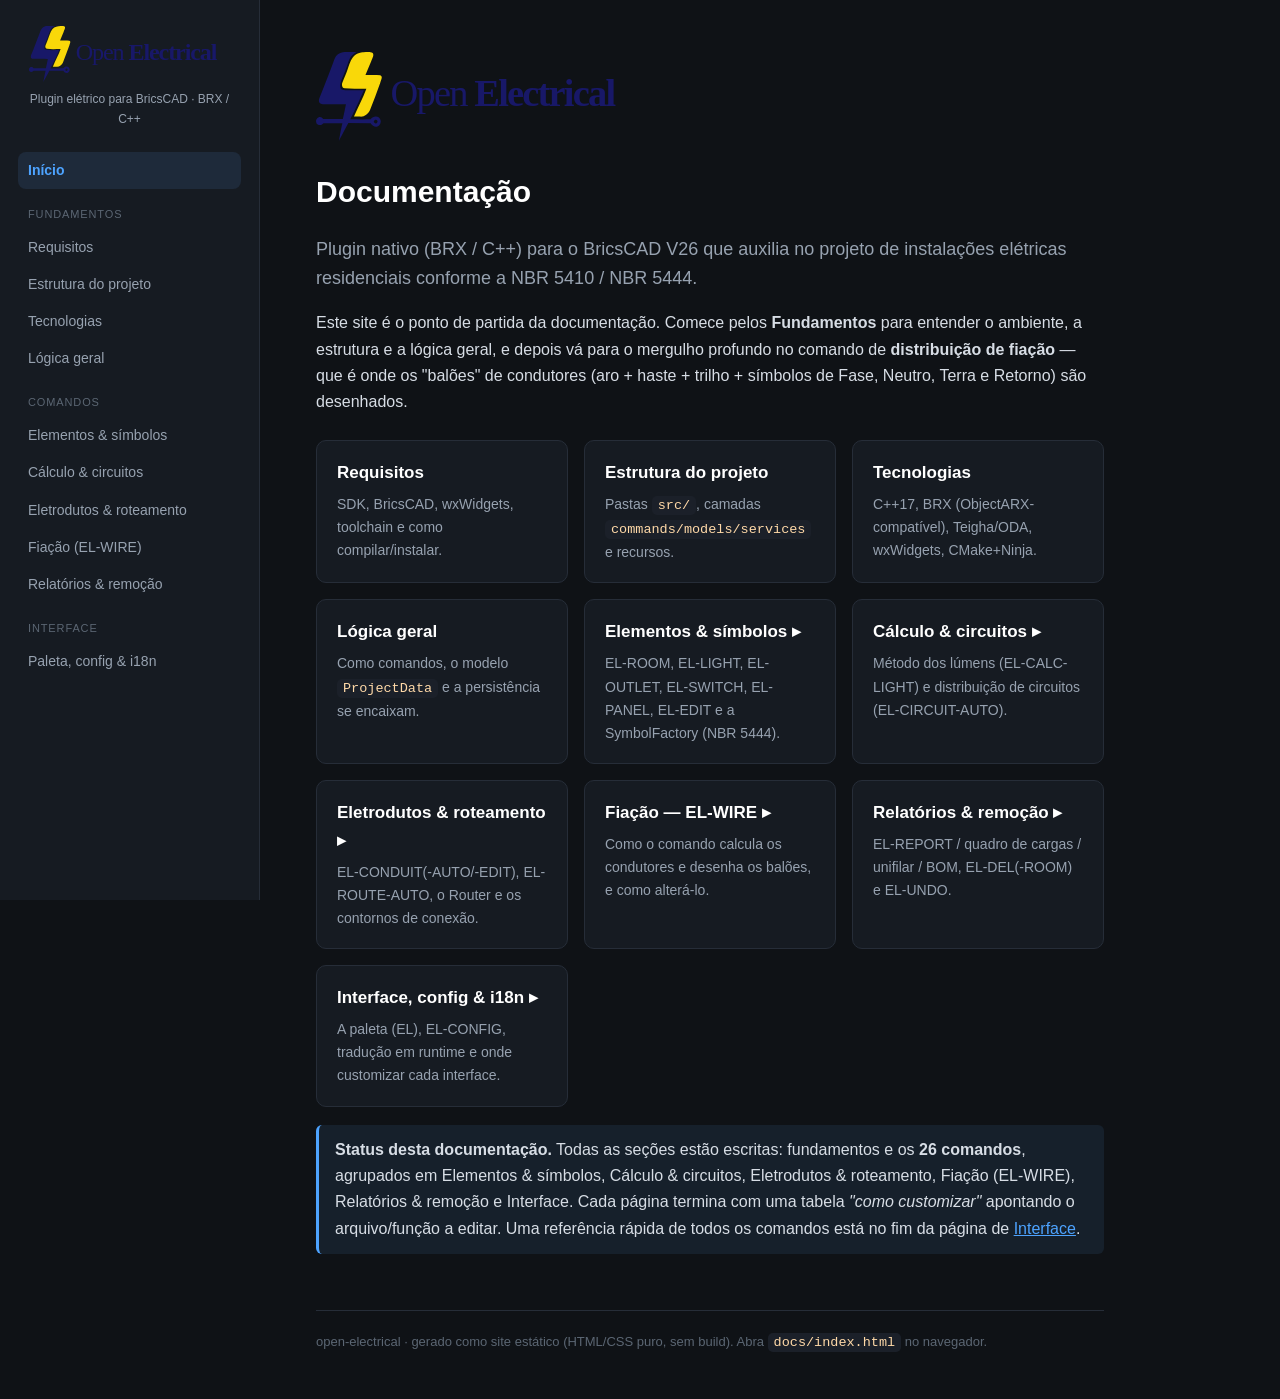
==== docs/index.html @ 68e4a07d "feat: a lot" ====
<!DOCTYPE html>
<html lang="pt-BR">
<head>
<meta charset="utf-8">
<meta name="viewport" content="width=device-width, initial-scale=1">
<title>open-electrical · Documentação</title>
<link rel="stylesheet" href="style.css">
</head>
<body>
<div class="layout">
  <aside>
    <a href="index.html"><img class="brand-logo" src="assets/open-electrical.svg" alt="open-electrical"></a>
    <div class="tag">Plugin elétrico para BricsCAD · BRX / C++</div>
    <nav>
      <a href="index.html" class="active">Início</a>
      <div class="group">Fundamentos</div>
      <a href="fundamentos.html#requisitos">Requisitos</a>
      <a href="fundamentos.html#estrutura">Estrutura do projeto</a>
      <a href="fundamentos.html#tecnologias">Tecnologias</a>
      <a href="fundamentos.html#logica">Lógica geral</a>
      <div class="group">Comandos</div>
      <a href="elementos.html">Elementos &amp; símbolos</a>
      <a href="calculo.html">Cálculo &amp; circuitos</a>
      <a href="roteamento.html">Eletrodutos &amp; roteamento</a>
      <a href="el-wire.html">Fiação (EL-WIRE)</a>
      <a href="relatorios.html">Relatórios &amp; remoção</a>
      <div class="group">Interface</div>
      <a href="interface.html">Paleta, config &amp; i18n</a>
    </nav>
  </aside>

  <main>
    <img class="hero-logo" src="assets/open-electrical.svg" alt="open-electrical">
    <h1>Documentação</h1>
    <p class="lead">Plugin nativo (BRX / C++) para o BricsCAD V26 que auxilia no projeto de
    instalações elétricas residenciais conforme a NBR 5410 / NBR 5444.</p>

    <p>Este site é o ponto de partida da documentação. Comece pelos <b>Fundamentos</b> para
    entender o ambiente, a estrutura e a lógica geral, e depois vá para o mergulho profundo
    no comando de <b>distribuição de fiação</b> — que é onde os "balões" de condutores
    (aro + haste + trilho + símbolos de Fase, Neutro, Terra e Retorno) são desenhados.</p>

    <div class="card-grid">
      <a class="card" href="fundamentos.html#requisitos">
        <h3>Requisitos</h3>
        <p>SDK, BricsCAD, wxWidgets, toolchain e como compilar/instalar.</p>
      </a>
      <a class="card" href="fundamentos.html#estrutura">
        <h3>Estrutura do projeto</h3>
        <p>Pastas <code>src/</code>, camadas <code>commands/models/services</code> e recursos.</p>
      </a>
      <a class="card" href="fundamentos.html#tecnologias">
        <h3>Tecnologias</h3>
        <p>C++17, BRX (ObjectARX-compatível), Teigha/ODA, wxWidgets, CMake+Ninja.</p>
      </a>
      <a class="card" href="fundamentos.html#logica">
        <h3>Lógica geral</h3>
        <p>Como comandos, o modelo <code>ProjectData</code> e a persistência se encaixam.</p>
      </a>
      <a class="card" href="elementos.html">
        <h3>Elementos &amp; símbolos ▸</h3>
        <p>EL-ROOM, EL-LIGHT, EL-OUTLET, EL-SWITCH, EL-PANEL, EL-EDIT e a SymbolFactory (NBR 5444).</p>
      </a>
      <a class="card" href="calculo.html">
        <h3>Cálculo &amp; circuitos ▸</h3>
        <p>Método dos lúmens (EL-CALC-LIGHT) e distribuição de circuitos (EL-CIRCUIT-AUTO).</p>
      </a>
      <a class="card" href="roteamento.html">
        <h3>Eletrodutos &amp; roteamento ▸</h3>
        <p>EL-CONDUIT(-AUTO/-EDIT), EL-ROUTE-AUTO, o Router e os contornos de conexão.</p>
      </a>
      <a class="card" href="el-wire.html">
        <h3>Fiação — EL-WIRE ▸</h3>
        <p>Como o comando calcula os condutores e desenha os balões, e como alterá-lo.</p>
      </a>
      <a class="card" href="relatorios.html">
        <h3>Relatórios &amp; remoção ▸</h3>
        <p>EL-REPORT / quadro de cargas / unifilar / BOM, EL-DEL(-ROOM) e EL-UNDO.</p>
      </a>
      <a class="card" href="interface.html">
        <h3>Interface, config &amp; i18n ▸</h3>
        <p>A paleta (EL), EL-CONFIG, tradução em runtime e onde customizar cada interface.</p>
      </a>
    </div>

    <div class="note">
      <b>Status desta documentação.</b> Todas as seções estão escritas: fundamentos e os
      <b>26 comandos</b>, agrupados em Elementos &amp; símbolos, Cálculo &amp; circuitos,
      Eletrodutos &amp; roteamento, Fiação (EL-WIRE), Relatórios &amp; remoção e Interface.
      Cada página termina com uma tabela <i>"como customizar"</i> apontando o arquivo/função a
      editar. Uma referência rápida de todos os comandos está no fim da página de
      <a href="interface.html#tabela">Interface</a>.
    </div>

    <footer>open-electrical · gerado como site estático (HTML/CSS puro, sem build). Abra
    <code>docs/index.html</code> no navegador.</footer>
  </main>
</div>
</body>
</html>
---- docs/style.css ----
/* open-electrical — documentação (site estático) */
:root {
  --bg: #0f1216;
  --bg-soft: #161b22;
  --bg-code: #0b0e12;
  --border: #262d38;
  --fg: #d7dde5;
  --fg-dim: #97a2b0;
  --accent: #4da3ff;
  --accent-2: #ffd23f;
  --red: #ff5555;
  --cyan: #38e1ff;
  --green: #4ade80;
  --white: #f5f5f5;
  --radius: 10px;
}
* { box-sizing: border-box; }
html { scroll-behavior: smooth; }
body {
  margin: 0;
  font: 16px/1.65 -apple-system, "Segoe UI", Roboto, Helvetica, Arial, sans-serif;
  color: var(--fg);
  background: var(--bg);
}
.layout { display: flex; min-height: 100vh; }

/* Sidebar */
aside {
  width: 260px;
  flex: 0 0 260px;
  background: var(--bg-soft);
  border-right: 1px solid var(--border);
  padding: 24px 18px;
  position: sticky;
  top: 0;
  height: 100vh;
  overflow-y: auto;
}
aside .brand { font-size: 18px; font-weight: 700; color: #fff; margin-bottom: 4px; }
aside .brand span { color: var(--accent); }
aside .brand-logo { display:block; width: 90%; max-width: 210px; margin: 2px auto 8px; }
aside .tag { color: var(--fg-dim); font-size: 12px; margin-bottom: 22px; text-align:center; }
.hero-logo { display:block; width: 320px; max-width: 78%; margin: 4px 0 26px; }
aside nav a {
  display: block;
  color: var(--fg-dim);
  text-decoration: none;
  padding: 7px 10px;
  border-radius: 8px;
  font-size: 14px;
}
aside nav a:hover { background: #1e2530; color: var(--fg); }
aside nav a.active { background: #1e2a3a; color: var(--accent); font-weight: 600; }
aside nav .group { margin: 16px 0 6px; font-size: 11px; text-transform: uppercase; letter-spacing: .08em; color: #5b6673; padding-left: 10px; }

/* Content */
main { flex: 1; padding: 48px 56px; max-width: 900px; }
main h1 { font-size: 30px; margin: 0 0 6px; color: #fff; }
main h2 { font-size: 22px; margin: 40px 0 12px; color: #fff; border-bottom: 1px solid var(--border); padding-bottom: 8px; }
main h3 { font-size: 17px; margin: 28px 0 8px; color: #eaeff5; }
main p, main li { color: var(--fg); }
main a { color: var(--accent); }
.lead { font-size: 18px; color: var(--fg-dim); margin-bottom: 8px; }

code { font-family: "JetBrains Mono", "Fira Code", Consolas, monospace; font-size: 13.5px; }
:not(pre) > code { background: #1b2029; color: #ffd9a8; padding: 2px 6px; border-radius: 5px; }
pre {
  background: var(--bg-code);
  border: 1px solid var(--border);
  border-radius: var(--radius);
  padding: 16px 18px;
  overflow-x: auto;
  font-size: 13.5px;
  line-height: 1.55;
}
pre code { color: #d7dde5; }
.filepath { display:block; font-size:12px; color:var(--accent-2); margin: 18px 0 -6px; font-family:"JetBrains Mono",monospace; }

.card-grid { display: grid; grid-template-columns: repeat(auto-fill, minmax(240px, 1fr)); gap: 16px; margin-top: 24px; }
.card { display:block; background: var(--bg-soft); border: 1px solid var(--border); border-radius: var(--radius); padding: 18px 20px; text-decoration: none; color: var(--fg); transition: border-color .15s, transform .15s; }
.card:hover { border-color: var(--accent); transform: translateY(-2px); }
.card h3 { margin: 0 0 6px; color: #fff; }
.card p { margin: 0; color: var(--fg-dim); font-size: 14px; }

.note { background: #16202b; border-left: 3px solid var(--accent); padding: 12px 16px; border-radius: 6px; margin: 18px 0; }
.warn { background: #241a12; border-left: 3px solid var(--accent-2); padding: 12px 16px; border-radius: 6px; margin: 18px 0; }

table { border-collapse: collapse; width: 100%; margin: 16px 0; font-size: 14px; }
th, td { border: 1px solid var(--border); padding: 8px 12px; text-align: left; }
th { background: #1b2029; color: #fff; }
.swatch { display:inline-block; width:12px; height:12px; border-radius:3px; margin-right:6px; vertical-align:middle; }
.s-red{background:#ff0000;} .s-cyan{background:#00ffff;} .s-green{background:#00ff00;} .s-white{background:#ffffff;}

/* Balloon SVG demo */
.glyph-demo { display:flex; gap:26px; flex-wrap:wrap; background:var(--bg-code); border:1px solid var(--border); border-radius:var(--radius); padding:22px; margin:16px 0; }
.glyph-demo figure { margin:0; text-align:center; }
.glyph-demo figcaption { font-size:12px; color:var(--fg-dim); margin-top:8px; }
kbd { background:#1b2029; border:1px solid var(--border); border-bottom-width:2px; border-radius:5px; padding:1px 7px; font-size:12.5px; font-family:monospace; }
footer { margin-top: 56px; padding-top: 20px; border-top: 1px solid var(--border); color: #5b6673; font-size: 13px; }
@media (max-width: 800px){ .layout{flex-direction:column;} aside{width:100%;height:auto;position:static;} main{padding:28px 22px;} }
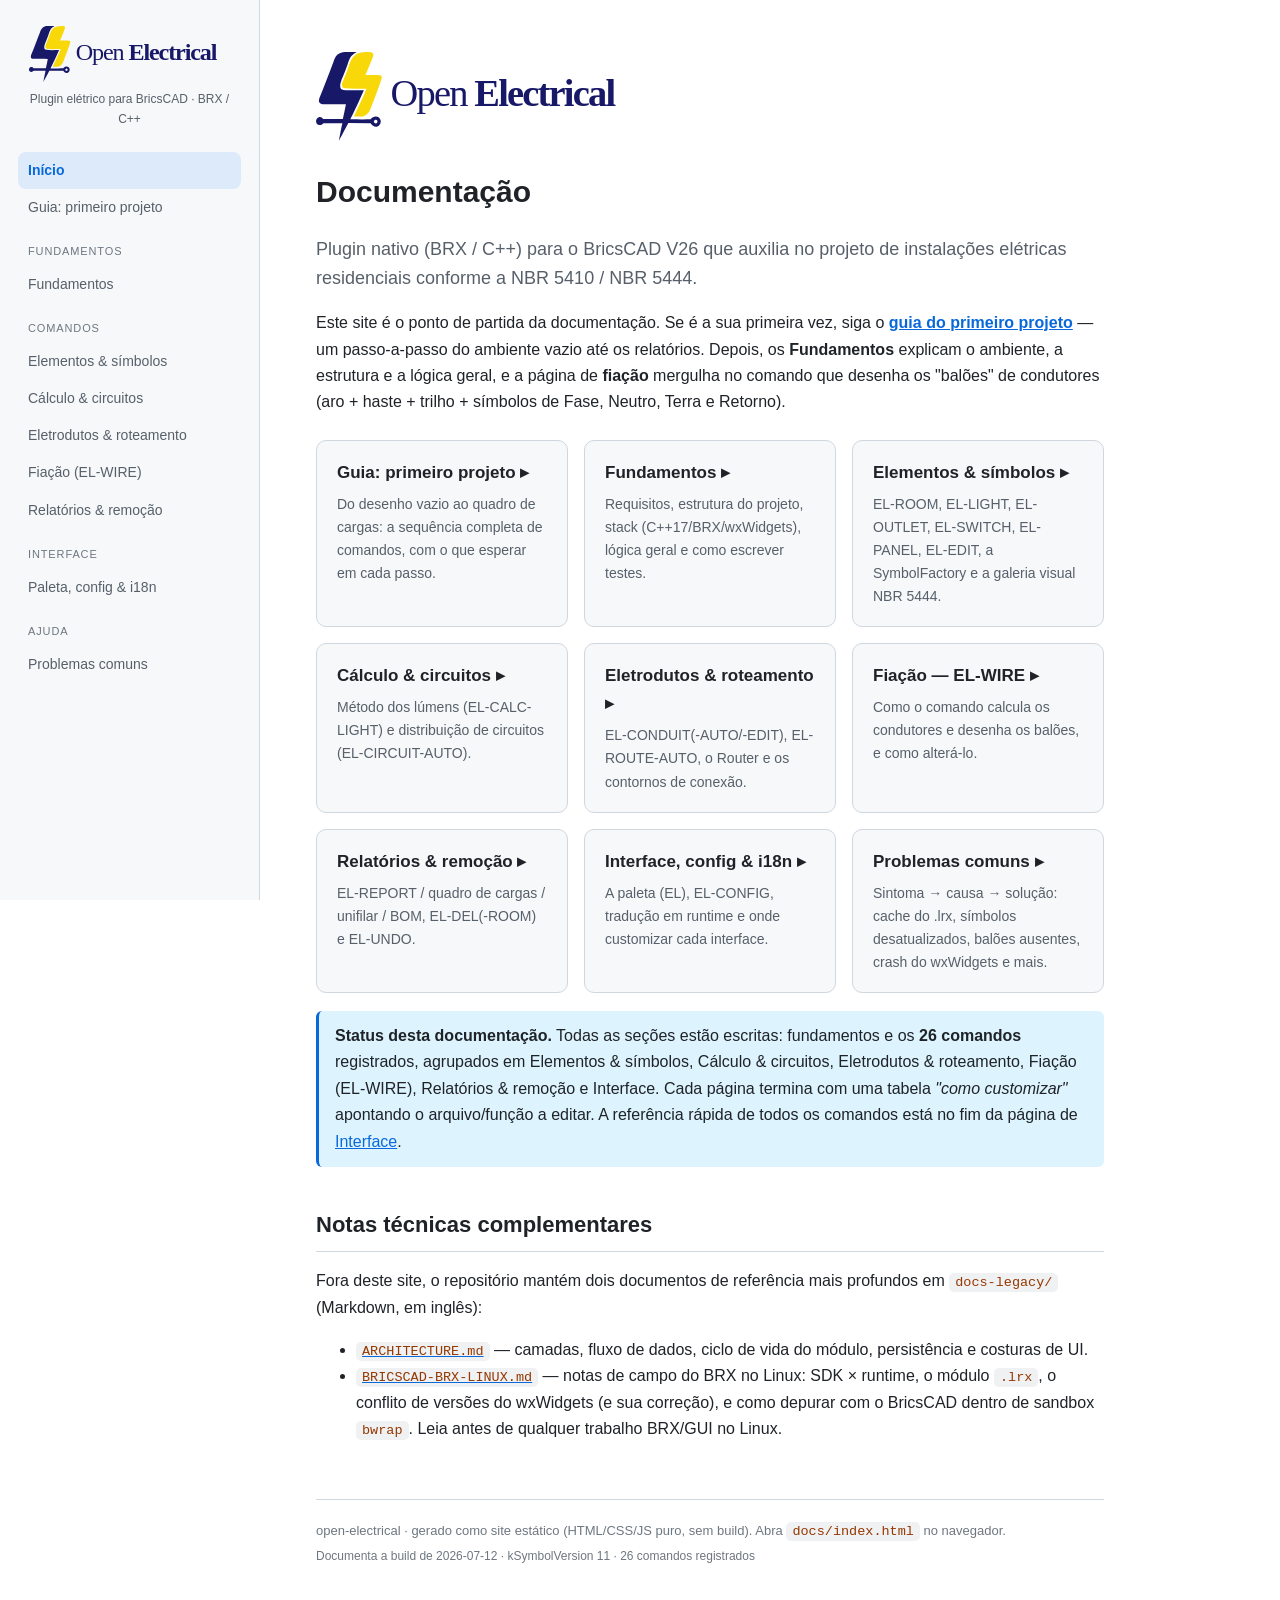
==== commit 5722f68a: "update" ====
--- a/docs/index.html
+++ b/docs/index.html
@@ -3,31 +3,15 @@
 <head>
 <meta charset="utf-8">
 <meta name="viewport" content="width=device-width, initial-scale=1">
+<meta name="description" content="Documentação do open-electrical: plugin BRX/C++ para BricsCAD V26 de projeto de instalações elétricas residenciais (NBR 5410 / NBR 5444).">
 <title>open-electrical · Documentação</title>
+<link rel="icon" type="image/svg+xml" href="assets/logo.svg">
 <link rel="stylesheet" href="style.css">
+<script src="nav.js" defer></script>
 </head>
 <body>
 <div class="layout">
-  <aside>
-    <a href="index.html"><img class="brand-logo" src="assets/open-electrical.svg" alt="open-electrical"></a>
-    <div class="tag">Plugin elétrico para BricsCAD · BRX / C++</div>
-    <nav>
-      <a href="index.html" class="active">Início</a>
-      <div class="group">Fundamentos</div>
-      <a href="fundamentos.html#requisitos">Requisitos</a>
-      <a href="fundamentos.html#estrutura">Estrutura do projeto</a>
-      <a href="fundamentos.html#tecnologias">Tecnologias</a>
-      <a href="fundamentos.html#logica">Lógica geral</a>
-      <div class="group">Comandos</div>
-      <a href="elementos.html">Elementos &amp; símbolos</a>
-      <a href="calculo.html">Cálculo &amp; circuitos</a>
-      <a href="roteamento.html">Eletrodutos &amp; roteamento</a>
-      <a href="el-wire.html">Fiação (EL-WIRE)</a>
-      <a href="relatorios.html">Relatórios &amp; remoção</a>
-      <div class="group">Interface</div>
-      <a href="interface.html">Paleta, config &amp; i18n</a>
-    </nav>
-  </aside>
+  <aside data-nav></aside>
 
   <main>
     <img class="hero-logo" src="assets/open-electrical.svg" alt="open-electrical">
@@ -35,31 +19,27 @@
     <p class="lead">Plugin nativo (BRX / C++) para o BricsCAD V26 que auxilia no projeto de
     instalações elétricas residenciais conforme a NBR 5410 / NBR 5444.</p>
 
-    <p>Este site é o ponto de partida da documentação. Comece pelos <b>Fundamentos</b> para
-    entender o ambiente, a estrutura e a lógica geral, e depois vá para o mergulho profundo
-    no comando de <b>distribuição de fiação</b> — que é onde os "balões" de condutores
-    (aro + haste + trilho + símbolos de Fase, Neutro, Terra e Retorno) são desenhados.</p>
+    <p>Este site é o ponto de partida da documentação. Se é a sua primeira vez, siga o
+    <a href="primeiro-projeto.html"><b>guia do primeiro projeto</b></a> — um passo-a-passo do
+    ambiente vazio até os relatórios. Depois, os <b>Fundamentos</b> explicam o ambiente, a
+    estrutura e a lógica geral, e a página de <b>fiação</b> mergulha no comando que desenha os
+    "balões" de condutores (aro + haste + trilho + símbolos de Fase, Neutro, Terra e Retorno).</p>
 
     <div class="card-grid">
-      <a class="card" href="fundamentos.html#requisitos">
-        <h3>Requisitos</h3>
-        <p>SDK, BricsCAD, wxWidgets, toolchain e como compilar/instalar.</p>
+      <a class="card" href="primeiro-projeto.html">
+        <h3>Guia: primeiro projeto ▸</h3>
+        <p>Do desenho vazio ao quadro de cargas: a sequência completa de comandos, com o que
+        esperar em cada passo.</p>
       </a>
-      <a class="card" href="fundamentos.html#estrutura">
-        <h3>Estrutura do projeto</h3>
-        <p>Pastas <code>src/</code>, camadas <code>commands/models/services</code> e recursos.</p>
-      </a>
-      <a class="card" href="fundamentos.html#tecnologias">
-        <h3>Tecnologias</h3>
-        <p>C++17, BRX (ObjectARX-compatível), Teigha/ODA, wxWidgets, CMake+Ninja.</p>
-      </a>
-      <a class="card" href="fundamentos.html#logica">
-        <h3>Lógica geral</h3>
-        <p>Como comandos, o modelo <code>ProjectData</code> e a persistência se encaixam.</p>
+      <a class="card" href="fundamentos.html">
+        <h3>Fundamentos ▸</h3>
+        <p>Requisitos, estrutura do projeto, stack (C++17/BRX/wxWidgets), lógica geral e como
+        escrever testes.</p>
       </a>
       <a class="card" href="elementos.html">
         <h3>Elementos &amp; símbolos ▸</h3>
-        <p>EL-ROOM, EL-LIGHT, EL-OUTLET, EL-SWITCH, EL-PANEL, EL-EDIT e a SymbolFactory (NBR 5444).</p>
+        <p>EL-ROOM, EL-LIGHT, EL-OUTLET, EL-SWITCH, EL-PANEL, EL-EDIT, a SymbolFactory e a
+        galeria visual NBR 5444.</p>
       </a>
       <a class="card" href="calculo.html">
         <h3>Cálculo &amp; circuitos ▸</h3>
@@ -81,18 +61,35 @@
         <h3>Interface, config &amp; i18n ▸</h3>
         <p>A paleta (EL), EL-CONFIG, tradução em runtime e onde customizar cada interface.</p>
       </a>
+      <a class="card" href="troubleshooting.html">
+        <h3>Problemas comuns ▸</h3>
+        <p>Sintoma → causa → solução: cache do .lrx, símbolos desatualizados, balões ausentes,
+        crash do wxWidgets e mais.</p>
+      </a>
     </div>
 
     <div class="note">
       <b>Status desta documentação.</b> Todas as seções estão escritas: fundamentos e os
-      <b>26 comandos</b>, agrupados em Elementos &amp; símbolos, Cálculo &amp; circuitos,
-      Eletrodutos &amp; roteamento, Fiação (EL-WIRE), Relatórios &amp; remoção e Interface.
-      Cada página termina com uma tabela <i>"como customizar"</i> apontando o arquivo/função a
-      editar. Uma referência rápida de todos os comandos está no fim da página de
+      <b>26 comandos</b> registrados, agrupados em Elementos &amp; símbolos, Cálculo &amp;
+      circuitos, Eletrodutos &amp; roteamento, Fiação (EL-WIRE), Relatórios &amp; remoção e
+      Interface. Cada página termina com uma tabela <i>"como customizar"</i> apontando o
+      arquivo/função a editar. A referência rápida de todos os comandos está no fim da página de
       <a href="interface.html#tabela">Interface</a>.
     </div>
 
-    <footer>open-electrical · gerado como site estático (HTML/CSS puro, sem build). Abra
+    <h2 id="legado">Notas técnicas complementares</h2>
+    <p>Fora deste site, o repositório mantém dois documentos de referência mais profundos em
+    <code>docs-legacy/</code> (Markdown, em inglês):</p>
+    <ul>
+      <li><a href="../docs-legacy/ARCHITECTURE.md"><code>ARCHITECTURE.md</code></a> — camadas,
+      fluxo de dados, ciclo de vida do módulo, persistência e costuras de UI.</li>
+      <li><a href="../docs-legacy/BRICSCAD-BRX-LINUX.md"><code>BRICSCAD-BRX-LINUX.md</code></a> —
+      notas de campo do BRX no Linux: SDK × runtime, o módulo <code>.lrx</code>, o conflito de
+      versões do wxWidgets (e sua correção), e como depurar com o BricsCAD dentro de sandbox
+      <code>bwrap</code>. Leia antes de qualquer trabalho BRX/GUI no Linux.</li>
+    </ul>
+
+    <footer>open-electrical · gerado como site estático (HTML/CSS/JS puro, sem build). Abra
     <code>docs/index.html</code> no navegador.</footer>
   </main>
 </div>
--- a/docs/style.css
+++ b/docs/style.css
@@ -2,17 +2,44 @@
 :root {
   --bg: #0f1216;
   --bg-soft: #161b22;
-  --bg-code: #0b0e12;
+  --bg-code: #0b0e12;          /* blocos de código e demos ficam escuros nos 2 temas */
   --border: #262d38;
   --fg: #d7dde5;
   --fg-dim: #97a2b0;
   --accent: #4da3ff;
   --accent-2: #ffd23f;
-  --red: #ff5555;
-  --cyan: #38e1ff;
-  --green: #4ade80;
-  --white: #f5f5f5;
+  --hover-bg: #1e2530;
+  --active-bg: #1e2a3a;
+  --inline-code-bg: #1b2029;
+  --inline-code-fg: #ffd9a8;
+  --th-bg: #1b2029;
+  --note-bg: #16202b;
+  --warn-bg: #241a12;
+  --kbd-bg: #1b2029;
+  --heading: #ffffff;
+  --group-fg: #5b6673;
   --radius: 10px;
+}
+@media (prefers-color-scheme: light) {
+  :root {
+    --bg: #ffffff;
+    --bg-soft: #f6f8fa;
+    --border: #d0d7de;
+    --fg: #1f2328;
+    --fg-dim: #57606a;
+    --accent: #0969da;
+    --accent-2: #9a6700;
+    --hover-bg: #eaeef2;
+    --active-bg: #ddeaf9;
+    --inline-code-bg: #eff1f3;
+    --inline-code-fg: #953800;
+    --th-bg: #f6f8fa;
+    --note-bg: #ddf4ff;
+    --warn-bg: #fff8c5;
+    --kbd-bg: #f6f8fa;
+    --heading: #1f2328;
+    --group-fg: #6e7781;
+  }
 }
 * { box-sizing: border-box; }
 html { scroll-behavior: smooth; }
@@ -24,7 +51,7 @@
 }
 .layout { display: flex; min-height: 100vh; }
 
-/* Sidebar */
+/* Sidebar (conteúdo injetado por nav.js) */
 aside {
   width: 260px;
   flex: 0 0 260px;
@@ -36,8 +63,6 @@
   height: 100vh;
   overflow-y: auto;
 }
-aside .brand { font-size: 18px; font-weight: 700; color: #fff; margin-bottom: 4px; }
-aside .brand span { color: var(--accent); }
 aside .brand-logo { display:block; width: 90%; max-width: 210px; margin: 2px auto 8px; }
 aside .tag { color: var(--fg-dim); font-size: 12px; margin-bottom: 22px; text-align:center; }
 .hero-logo { display:block; width: 320px; max-width: 78%; margin: 4px 0 26px; }
@@ -49,21 +74,23 @@
   border-radius: 8px;
   font-size: 14px;
 }
-aside nav a:hover { background: #1e2530; color: var(--fg); }
-aside nav a.active { background: #1e2a3a; color: var(--accent); font-weight: 600; }
-aside nav .group { margin: 16px 0 6px; font-size: 11px; text-transform: uppercase; letter-spacing: .08em; color: #5b6673; padding-left: 10px; }
+aside nav a:hover { background: var(--hover-bg); color: var(--fg); }
+aside nav a.active { background: var(--active-bg); color: var(--accent); font-weight: 600; }
+aside nav a.sub { padding-left: 26px; font-size: 13px; }
+aside nav a.sub.current { color: var(--accent); }
+aside nav .group { margin: 16px 0 6px; font-size: 11px; text-transform: uppercase; letter-spacing: .08em; color: var(--group-fg); padding-left: 10px; }
 
 /* Content */
 main { flex: 1; padding: 48px 56px; max-width: 900px; }
-main h1 { font-size: 30px; margin: 0 0 6px; color: #fff; }
-main h2 { font-size: 22px; margin: 40px 0 12px; color: #fff; border-bottom: 1px solid var(--border); padding-bottom: 8px; }
-main h3 { font-size: 17px; margin: 28px 0 8px; color: #eaeff5; }
+main h1 { font-size: 30px; margin: 0 0 6px; color: var(--heading); }
+main h2 { font-size: 22px; margin: 40px 0 12px; color: var(--heading); border-bottom: 1px solid var(--border); padding-bottom: 8px; }
+main h3 { font-size: 17px; margin: 28px 0 8px; color: var(--heading); }
 main p, main li { color: var(--fg); }
 main a { color: var(--accent); }
 .lead { font-size: 18px; color: var(--fg-dim); margin-bottom: 8px; }
 
 code { font-family: "JetBrains Mono", "Fira Code", Consolas, monospace; font-size: 13.5px; }
-:not(pre) > code { background: #1b2029; color: #ffd9a8; padding: 2px 6px; border-radius: 5px; }
+:not(pre) > code { background: var(--inline-code-bg); color: var(--inline-code-fg); padding: 2px 6px; border-radius: 5px; }
 pre {
   background: var(--bg-code);
   border: 1px solid var(--border);
@@ -73,28 +100,51 @@
   font-size: 13.5px;
   line-height: 1.55;
 }
-pre code { color: #d7dde5; }
+pre code { color: #d7dde5; background: none; padding: 0; }
 .filepath { display:block; font-size:12px; color:var(--accent-2); margin: 18px 0 -6px; font-family:"JetBrains Mono",monospace; }
+.snippet-note { display:block; font-size:11.5px; color:var(--fg-dim); margin: -4px 0 14px; }
 
 .card-grid { display: grid; grid-template-columns: repeat(auto-fill, minmax(240px, 1fr)); gap: 16px; margin-top: 24px; }
 .card { display:block; background: var(--bg-soft); border: 1px solid var(--border); border-radius: var(--radius); padding: 18px 20px; text-decoration: none; color: var(--fg); transition: border-color .15s, transform .15s; }
 .card:hover { border-color: var(--accent); transform: translateY(-2px); }
-.card h3 { margin: 0 0 6px; color: #fff; }
+.card h3 { margin: 0 0 6px; color: var(--heading); }
 .card p { margin: 0; color: var(--fg-dim); font-size: 14px; }
 
-.note { background: #16202b; border-left: 3px solid var(--accent); padding: 12px 16px; border-radius: 6px; margin: 18px 0; }
-.warn { background: #241a12; border-left: 3px solid var(--accent-2); padding: 12px 16px; border-radius: 6px; margin: 18px 0; }
+.note { background: var(--note-bg); border-left: 3px solid var(--accent); padding: 12px 16px; border-radius: 6px; margin: 18px 0; }
+.warn { background: var(--warn-bg); border-left: 3px solid var(--accent-2); padding: 12px 16px; border-radius: 6px; margin: 18px 0; }
 
 table { border-collapse: collapse; width: 100%; margin: 16px 0; font-size: 14px; }
 th, td { border: 1px solid var(--border); padding: 8px 12px; text-align: left; }
-th { background: #1b2029; color: #fff; }
-.swatch { display:inline-block; width:12px; height:12px; border-radius:3px; margin-right:6px; vertical-align:middle; }
+th { background: var(--th-bg); color: var(--heading); }
+.swatch { display:inline-block; width:12px; height:12px; border-radius:3px; margin-right:6px; vertical-align:middle; border:1px solid var(--border); }
 .s-red{background:#ff0000;} .s-cyan{background:#00ffff;} .s-green{background:#00ff00;} .s-white{background:#ffffff;}
 
-/* Balloon SVG demo */
+/* Demos em SVG (balões, galeria de símbolos) — fundo escuro fixo, imitando o CAD */
 .glyph-demo { display:flex; gap:26px; flex-wrap:wrap; background:var(--bg-code); border:1px solid var(--border); border-radius:var(--radius); padding:22px; margin:16px 0; }
 .glyph-demo figure { margin:0; text-align:center; }
-.glyph-demo figcaption { font-size:12px; color:var(--fg-dim); margin-top:8px; }
-kbd { background:#1b2029; border:1px solid var(--border); border-bottom-width:2px; border-radius:5px; padding:1px 7px; font-size:12.5px; font-family:monospace; }
-footer { margin-top: 56px; padding-top: 20px; border-top: 1px solid var(--border); color: #5b6673; font-size: 13px; }
+.glyph-demo figcaption { font-size:12px; color:#97a2b0; margin-top:8px; max-width: 170px; }
+kbd { background:var(--kbd-bg); border:1px solid var(--border); border-bottom-width:2px; border-radius:5px; padding:1px 7px; font-size:12.5px; font-family:monospace; }
+footer { margin-top: 56px; padding-top: 20px; border-top: 1px solid var(--border); color: var(--group-fg); font-size: 13px; }
+.stamp { display:block; margin-top:4px; font-size:12px; color:var(--group-fg); }
+
+/* Passo-a-passo do tutorial */
+.step { border:1px solid var(--border); border-radius: var(--radius); padding: 16px 20px; margin: 14px 0; background: var(--bg-soft); }
+.step h3 { margin-top: 0; }
+.step .cmd { color: var(--accent); font-weight: 600; }
+
 @media (max-width: 800px){ .layout{flex-direction:column;} aside{width:100%;height:auto;position:static;} main{padding:28px 22px;} }
+
+@media print {
+  :root {
+    --bg:#ffffff; --bg-soft:#ffffff; --border:#bbbbbb; --fg:#000000; --fg-dim:#444444;
+    --accent:#000000; --accent-2:#555500; --heading:#000000; --note-bg:#f2f2f2;
+    --warn-bg:#f2f2f2; --th-bg:#eeeeee; --inline-code-bg:#f2f2f2; --inline-code-fg:#000;
+    --kbd-bg:#f2f2f2; --group-fg:#444;
+  }
+  aside { display: none; }
+  main { max-width: none; padding: 0; }
+  pre { background:#f7f7f7; }
+  pre code { color: #000; }
+  .card { break-inside: avoid; }
+  a { text-decoration: none; color: #000; }
+}
